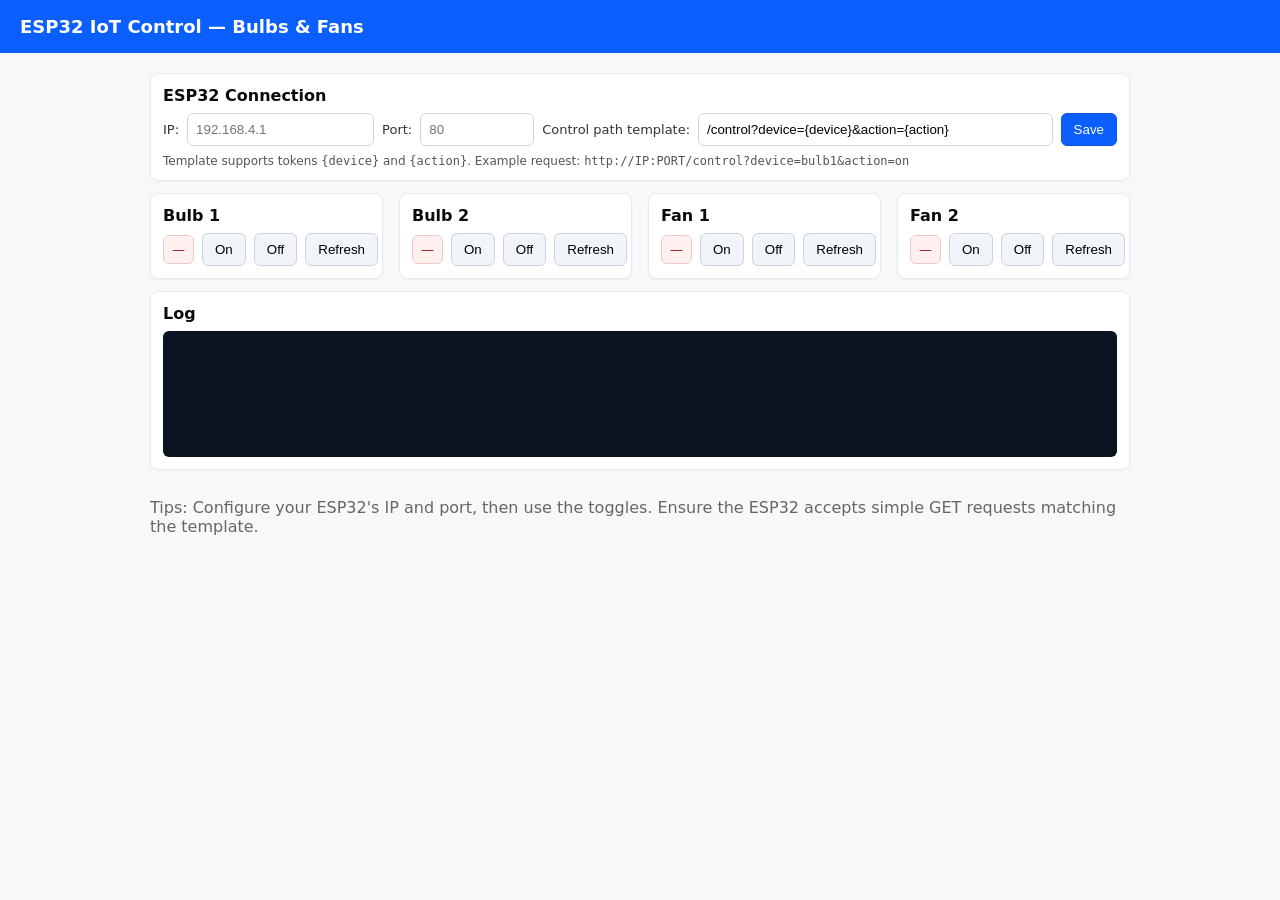
==== index.html @ 9e41dc26 "Add README, .gitignore and index redirect for deployment" ====
<!doctype html>
<html lang="en">
  <head>
    <meta charset="utf-8" />
    <meta http-equiv="refresh" content="0; url=Landing_Page.html" />
    <meta name="viewport" content="width=device-width,initial-scale=1" />
    <title>Redirecting…</title>
  </head>
  <body>
    Redirecting to <a href="Landing_Page.html">Landing_Page.html</a>…
  </body>
</html>
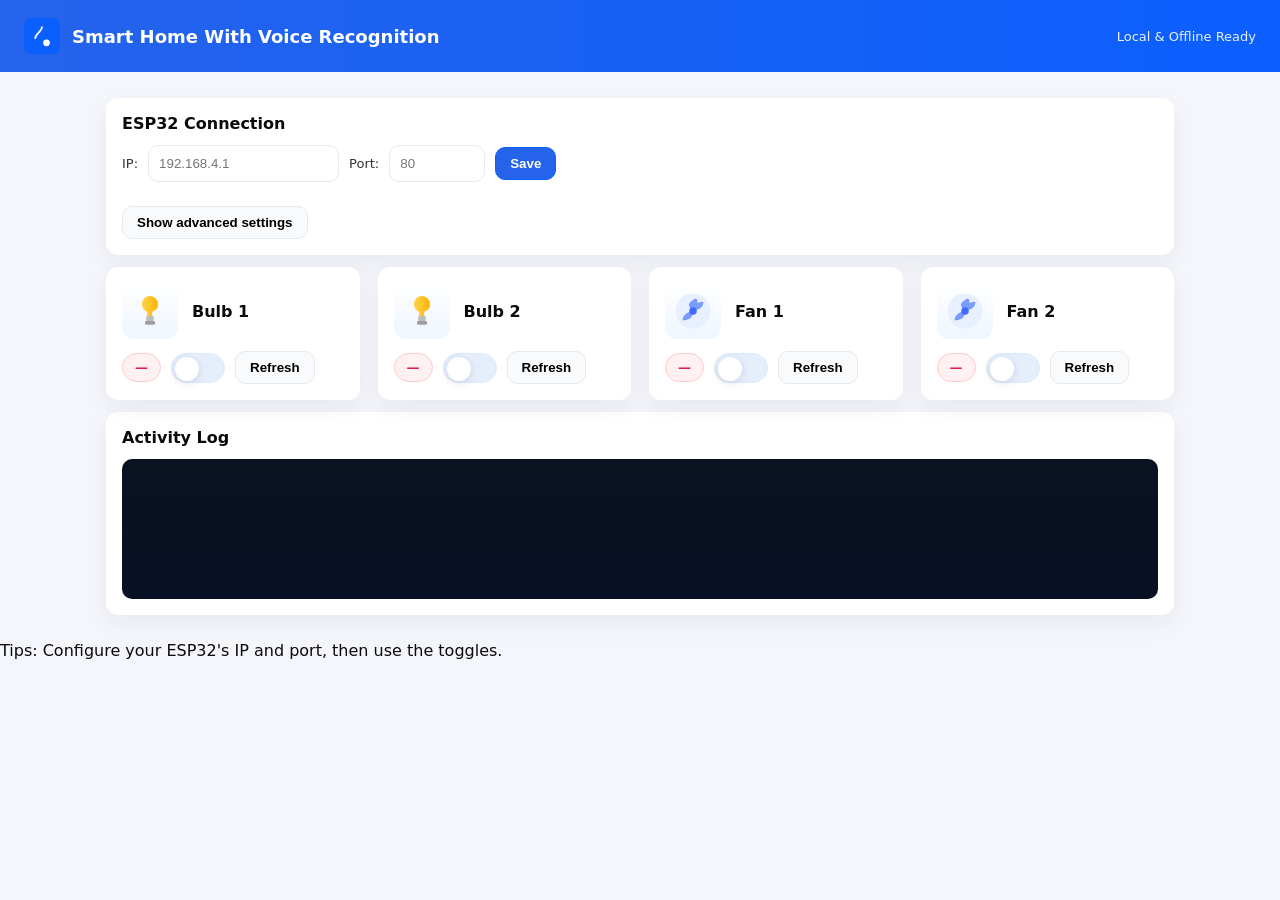
==== commit c8240809: "chore: rename project to 'Smart Home With Voice Recognition'" ====
--- a/index.html
+++ b/index.html
@@ -4,9 +4,9 @@
     <meta charset="utf-8" />
     <meta http-equiv="refresh" content="0; url=Landing_Page.html" />
     <meta name="viewport" content="width=device-width,initial-scale=1" />
-    <title>Redirecting…</title>
+    <title>Smart Home With Voice Recognition — Redirecting…</title>
   </head>
   <body>
-    Redirecting to <a href="Landing_Page.html">Landing_Page.html</a>…
+    Redirecting to <a href="Landing_Page.html">Smart Home Landing Page</a>…
   </body>
 </html>
